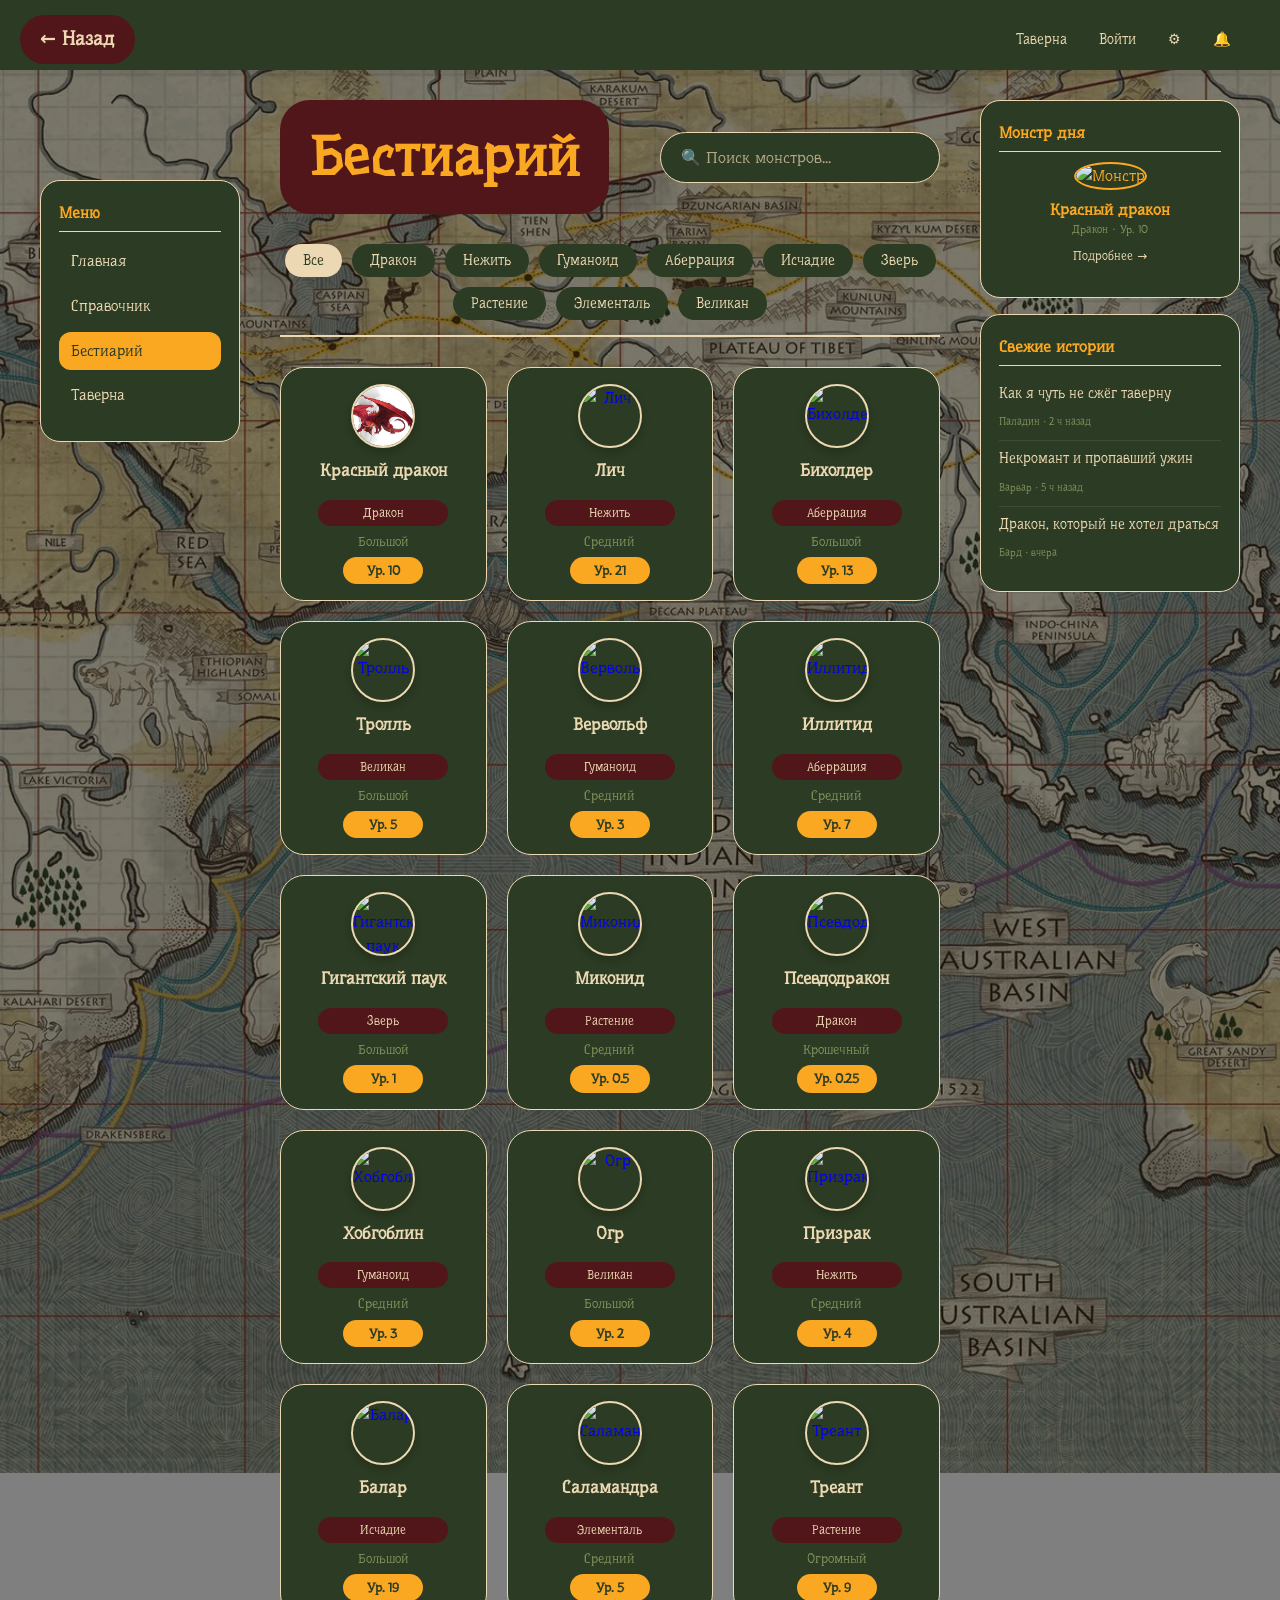
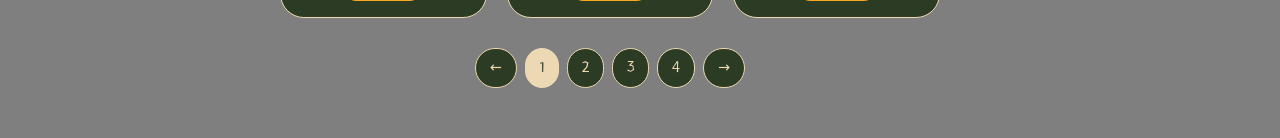
==== bestiary.html @ 7e6d75ef "MyWorld" ====
<!DOCTYPE html>
<html lang="ru">
<head>
    <meta charset="UTF-8">
    <meta name="viewport" content="width=device-width, initial-scale=1.0, user-scalable=yes">
    <title>Бестиарий - DDT</title>
    <link rel="stylesheet" href="style.css">
    <link rel="stylesheet" href="sidebar.css"> 
    <link rel="stylesheet" href="bestiary.css">
    <style>
        /* Дополнительные стили для изображений в плитках, чтобы они выглядели аккуратно и единообразно */
        .tile-icon-img {
            width: 64px;
            height: 64px;
            object-fit: cover;
            border-radius: 50%;
            background-color: #2c3b23;
            border: 2px solid #ecd8b2;
            transition: transform 0.2s, border-color 0.2s;
            box-shadow: 0 4px 8px rgba(0,0,0,0.2);
        }
        
        .creature-tile:hover .tile-icon-img {
            transform: scale(1.05);
            border-color: #faa722;
        }
        
        /* Для мобильных уменьшаем размер иконок */
        @media (max-width: 650px) {
            .tile-icon-img {
                width: 50px;
                height: 50px;
            }
        }
        
        /* Стили для поля поиска — улучшаем читаемость */
        .search-input {
            color: #ecd8b2;
        }
        .search-input::placeholder {
            color: #ecd8b2;
            opacity: 0.7;
        }
        
        /* Адаптация для сетки, чтобы картинки не ломались */
        .compact-grid {
            display: grid;
            grid-template-columns: repeat(auto-fill, minmax(180px, 1fr));
            gap: 20px;
        }
        
        .creature-tile {
            background-color: #2c3b23;
            border: 1px solid #ecd8b2;
            border-radius: 24px;
            padding: 16px 12px;
            text-align: center;
            transition: all 0.2s ease;
            display: flex;
            flex-direction: column;
            align-items: center;
            gap: 12px;
        }
        
        .tile-name {
            font-size: 1.05rem;
            font-weight: bold;
            color: #ecd8b2;
        }
        
        .tile-details {
            display: flex;
            flex-direction: column;
            align-items: center;
            gap: 6px;
            width: 100%;
        }
        
        .tile-type {
            background-color: #51161a;
            padding: 4px 10px;
            border-radius: 30px;
            font-size: 0.75rem;
            color: #ecd8b2;
            display: inline-block;
        }
        
        .tile-size {
            font-size: 0.8rem;
            color: #82915c;
        }
        
        .tile-cr {
            background-color: #faa722;
            padding: 4px 12px;
            border-radius: 30px;
            font-size: 0.8rem;
            font-weight: bold;
            color: #2c3b23;
        }
        
        /* Адаптив для очень маленьких экранов */
        @media (max-width: 480px) {
            .compact-grid {
                grid-template-columns: repeat(auto-fill, minmax(150px, 1fr));
                gap: 12px;
            }
            .tile-name {
                font-size: 0.9rem;
            }
        }
        
        /* Оформление активных фильтров */
        .type-btn.active {
            background-color: #ecd8b2;
            color: #2c3b23;
            border-color: #ecd8b2;
        }
    </style>
</head>
<body>
    <div class="navbar-strip"></div>
    
    <div class="page-wrapper">
        <div class="top-bar"></div>
        <a href="../index.html" class="logo-flag"></a>

        <main class="main-content">
            <div class="container">
                <div class="bestiary-content">
                    <!-- Заголовок и поиск в одной строке -->
                    <div class="bestiary-header">
                        <div class="title-block">
                            <h1>Бестиарий</h1>
                        </div>
                        <div class="search-bar">
                            <input type="text" class="search-input" id="searchInput" placeholder="🔍 Поиск монстров...">
                        </div>
                    </div>

                    <!-- Фильтры типажей -->
                    <div class="type-filters" id="filterButtons">
                        <button class="type-btn active" data-type="all">Все</button>
                        <button class="type-btn" data-type="dragon">Дракон</button>
                        <button class="type-btn" data-type="undead">Нежить</button>
                        <button class="type-btn" data-type="humanoid">Гуманоид</button>
                        <button class="type-btn" data-type="aberration">Аберрация</button>
                        <button class="type-btn" data-type="fiend">Исчадие</button>
                        <button class="type-btn" data-type="beast">Зверь</button>
                        <button class="type-btn" data-type="plant">Растение</button>
                        <button class="type-btn" data-type="elemental">Элементаль</button>
                        <button class="type-btn" data-type="giant">Великан</button>
                    </div>

                    <!-- Сетка существ -->
                    <div class="compact-grid" id="creatures-grid">
                        <!-- Данные подгружаются через JS -->
                    </div>

                    <!-- Пагинация (декоративная, позже можно оживить) -->
                    <div class="pagination">
                        <a href="#" class="page-btn">←</a>
                        <a href="#" class="page-btn active">1</a>
                        <a href="#" class="page-btn">2</a>
                        <a href="#" class="page-btn">3</a>
                        <a href="#" class="page-btn">4</a>
                        <a href="#" class="page-btn">→</a>
                    </div>
                </div>
            </div>
        </main>
    </div>

    <script>
        // ========================
        // РАСШИРЕННАЯ БАЗА СУЩЕСТВ С ПУТЯМИ К ИЗОБРАЖЕНИЯМ
        // ========================
        // Теперь у каждого существа есть поле "imgSrc" — путь к картинке.
        // Для красного дракона используем ТУ ЖЕ картинку, что и на странице RedDragon.webp
        const creatures = [
            { 
                name: "Красный дракон", 
                type: "dragon", 
                typeName: "Дракон", 
                size: "Большой", 
                cr: 10, 
                imgSrc: "RedDragon.webp",   // Та самая картинка из страницы дракона
                url: "red-dragon.html",
                alt: "Красный дракон"
            },
            { 
                name: "Лич", 
                type: "undead", 
                typeName: "Нежить", 
                size: "Средний", 
                cr: 21, 
                imgSrc: "https://images.unsplash.com/photo-1509557831724-6e1d3a2e4b3f?w=150&h=150&fit=crop", // заглушка стилизованная (можно заменить)
                url: "coming-soon.html",
                alt: "Лич"
            },
            { 
                name: "Бихолдер", 
                type: "aberration", 
                typeName: "Аберрация", 
                size: "Большой", 
                cr: 13, 
                imgSrc: "https://cdn.pixabay.com/photo/2020/04/08/06/23/eye-5015412_640.png",
                url: "coming-soon.html",
                alt: "Бихолдер"
            },
            { 
                name: "Тролль", 
                type: "giant", 
                typeName: "Великан", 
                size: "Большой", 
                cr: 5, 
                imgSrc: "https://cdn-icons-png.flaticon.com/512/2563/2563770.png",
                url: "coming-soon.html",
                alt: "Тролль"
            },
            { 
                name: "Вервольф", 
                type: "humanoid", 
                typeName: "Гуманоид", 
                size: "Средний", 
                cr: 3, 
                imgSrc: "https://cdn-icons-png.flaticon.com/512/1995/1995572.png",
                url: "coming-soon.html",
                alt: "Вервольф"
            },
            { 
                name: "Иллитид", 
                type: "aberration", 
                typeName: "Аберрация", 
                size: "Средний", 
                cr: 7, 
                imgSrc: "https://cdn-icons-png.flaticon.com/512/2990/2990370.png",
                url: "coming-soon.html",
                alt: "Иллитид"
            },
            { 
                name: "Гигантский паук", 
                type: "beast", 
                typeName: "Зверь", 
                size: "Большой", 
                cr: 1, 
                imgSrc: "https://cdn-icons-png.flaticon.com/512/3378/3378765.png",
                url: "coming-soon.html",
                alt: "Гигантский паук"
            },
            { 
                name: "Миконид", 
                type: "plant", 
                typeName: "Растение", 
                size: "Средний", 
                cr: 0.5, 
                imgSrc: "https://cdn-icons-png.flaticon.com/512/1998/1998609.png",
                url: "coming-soon.html",
                alt: "Миконид"
            },
            { 
                name: "Псевдодракон", 
                type: "dragon", 
                typeName: "Дракон", 
                size: "Крошечный", 
                cr: 0.25, 
                imgSrc: "https://cdn-icons-png.flaticon.com/512/616/616548.png",
                url: "coming-soon.html",
                alt: "Псевдодракон"
            },
            { 
                name: "Хобгоблин", 
                type: "humanoid", 
                typeName: "Гуманоид", 
                size: "Средний", 
                cr: 3, 
                imgSrc: "https://cdn-icons-png.flaticon.com/512/2990/2990427.png",
                url: "coming-soon.html",
                alt: "Хобгоблин"
            },
            { 
                name: "Огр", 
                type: "giant", 
                typeName: "Великан", 
                size: "Большой", 
                cr: 2, 
                imgSrc: "https://cdn-icons-png.flaticon.com/512/1946/1946423.png",
                url: "coming-soon.html",
                alt: "Огр"
            },
            { 
                name: "Призрак", 
                type: "undead", 
                typeName: "Нежить", 
                size: "Средний", 
                cr: 4, 
                imgSrc: "https://cdn-icons-png.flaticon.com/512/3212/3212741.png",
                url: "coming-soon.html",
                alt: "Призрак"
            },
            { 
                name: "Балар", 
                type: "fiend", 
                typeName: "Исчадие", 
                size: "Большой", 
                cr: 19, 
                imgSrc: "https://cdn-icons-png.flaticon.com/512/3303/3303018.png",
                url: "coming-soon.html",
                alt: "Балар"
            },
            { 
                name: "Саламандра", 
                type: "elemental", 
                typeName: "Элементаль", 
                size: "Средний", 
                cr: 5, 
                imgSrc: "https://cdn-icons-png.flaticon.com/512/1900/1900589.png",
                url: "coming-soon.html",
                alt: "Саламандра"
            },
            { 
                name: "Треант", 
                type: "plant", 
                typeName: "Растение", 
                size: "Огромный", 
                cr: 9, 
                imgSrc: "https://cdn-icons-png.flaticon.com/512/2942/2942192.png",
                url: "coming-soon.html",
                alt: "Треант"
            }
        ];

        // Дополнительная локальная картинка-заглушка на случай, если изображение не загрузится
        const fallbackImage = "https://cdn-icons-png.flaticon.com/512/3362/3362647.png";

        // Функция рендеринга существ с учётом фильтра и поискового запроса
        function renderCreatures(filterType = "all", searchQuery = "") {
            const grid = document.getElementById("creatures-grid");
            if (!grid) return;
            
            // Фильтрация по типу
            let filtered = (filterType === "all") ? [...creatures] : creatures.filter(c => c.type === filterType);
            
            // Фильтрация по поисковому запросу (по названию без учёта регистра)
            if (searchQuery.trim() !== "") {
                const lowerQuery = searchQuery.toLowerCase();
                filtered = filtered.filter(creature => creature.name.toLowerCase().includes(lowerQuery));
            }
            
            // Если нет существ, показываем сообщение
            if (filtered.length === 0) {
                grid.innerHTML = `<div style="grid-column:1/-1; text-align:center; padding:40px; background:#2c3b23; border-radius:30px; color:#ecd8b2;">
                                    🐾 Нет существ, соответствующих фильтру. Попробуйте изменить поиск или категорию.
                                  </div>`;
                return;
            }
            
            // Генерируем плитки с изображениями вместо эмодзи
            grid.innerHTML = filtered.map(creature => {
                // Для красного дракона картинка особенная (уже прописана), для остальных — из поля imgSrc
                let imgUrl = creature.imgSrc;
                // Если вдруг у какого-то существа нет imgSrc, ставим плейсхолдер
                if (!imgUrl) {
                    imgUrl = fallbackImage;
                }
                
                return `
                    <a href="${creature.url}" class="creature-tile">
                        <img class="tile-icon-img" src="${imgUrl}" alt="${creature.alt || creature.name}" loading="lazy" onerror="this.src='${fallbackImage}';">
                        <div class="tile-name">${creature.name}</div>
                        <div class="tile-details">
                            <span class="tile-type">${creature.typeName}</span>
                            <span class="tile-size">${creature.size}</span>
                            <span class="tile-cr">Ур. ${creature.cr}</span>
                        </div>
                    </a>
                `;
            }).join("");
        }
        
        // === Реализация поиска и фильтров с синхронизацией ===
        document.addEventListener("DOMContentLoaded", () => {
            // Начальный рендер
            let currentFilter = "all";
            let currentSearch = "";
            
            renderCreatures(currentFilter, currentSearch);
            
            // Получаем все кнопки фильтров
            const filterBtns = document.querySelectorAll(".type-btn");
            const searchInput = document.getElementById("searchInput");
            
            // Функция обновления (рендеринг с учётом текущих значений)
            const updateGrid = () => {
                renderCreatures(currentFilter, currentSearch);
            };
            
            // Обработчики для фильтров
            filterBtns.forEach(btn => {
                btn.addEventListener("click", () => {
                    // Убираем active у всех
                    filterBtns.forEach(b => b.classList.remove("active"));
                    // Добавляем active нажатому
                    btn.classList.add("active");
                    // Получаем тип
                    const newType = btn.getAttribute("data-type");
                    currentFilter = newType;
                    updateGrid();
                });
            });
            
            // Обработчик поиска с debounce для удобства и производительности
            let debounceTimer;
            if (searchInput) {
                searchInput.addEventListener("input", (e) => {
                    clearTimeout(debounceTimer);
                    debounceTimer = setTimeout(() => {
                        currentSearch = e.target.value;
                        updateGrid();
                    }, 300);
                });
            }
            
            // Дополнительно: для предотвращения перехода по пагинации (пока статична, просто для стиля)
            const pageBtns = document.querySelectorAll(".page-btn");
            pageBtns.forEach(btn => {
                btn.addEventListener("click", (e) => {
                    e.preventDefault();
                    // В будущем здесь можно добавить настоящую пагинацию, если данных будет много
                    // Пока просто имитация, ничего не делает, но не ломает интерфейс
                    if (!btn.classList.contains("active")) {
                        pageBtns.forEach(b => b.classList.remove("active"));
                        btn.classList.add("active");
                        // Можно добавить скролл к сетке
                        document.getElementById("creatures-grid")?.scrollIntoView({ behavior: "smooth", block: "start" });
                    }
                });
            });
        });
    </script>
    
    <!-- Подключаем компоненты (топ-бар, логотип) -->
    <script src="../components.js"></script>
</body>
</html>
---- style.css ----
@import url('https://fonts.googleapis.com/css2?family=Underdog&display=swap');

* {
    margin: 0;
    padding: 0;
    box-sizing: border-box;
}

body {
    font-family: 'Underdog', system-ui, sans-serif;
    color: #faa722;
    line-height: 1.5;
}

.page-wrapper::before {
    content: '';
    position: absolute;
    top: 0;
    left: 0;
    width: 100%;
    height: 100%;
    background-color: rgba(0, 0, 0, 0.5);
    pointer-events: none;
}
.page-wrapper {
    background-image: url('fon2.jpg');
    background-size: cover;
    background-position: center;
    background-repeat: no-repeat;
    background-attachment: fixed;
    min-height: 100vh;
    position: relative;
    display: flex;
    justify-content: center;
    padding: 80px 20px 0;  /* Было 60px 20px 0, увеличил до 80px */
}
/* Дополнительный отступ для контента под плашкой */
.main-content {
    margin-top: 40px;
}

.container {
    max-width: 1100px;
    width: 100%;
    padding: 0 40px;
    display: flex;
    flex-direction: column;
    align-items: center;
    gap: 20px;
    position: relative;
    z-index: 1;
}

.title-block {
    background-color: #51161a;
    padding: 15px 30px;
    border-radius: 30px;
    display: inline-block;
}

h1 {
    font-size: clamp(2rem, 6vw, 3.5rem);
    font-weight: 900;
    text-align: center;
    white-space: nowrap;
}
/* ===== ТРИ ГЛАВНЫЕ КАРТОЧКИ (ОДИНАКОВОЙ ШИРИНЫ) ===== */
.cards-grid {
    display: flex;
    justify-content: center;
    gap: 25px;
    flex-wrap: wrap;
    width: 100%;
    max-width: 800px;  /* Добавлено - ограничиваем максимальную ширину */
    margin: 0 auto;    /* Добавлено - центрируем */
}
/* ===== ТРИ ГЛАВНЫЕ КАРТОЧКИ - ИСПРАВЛЕННЫЕ ===== */
.cards-grid {
    display: flex;
    justify-content: center;
    gap: 25px;
    flex-wrap: wrap;
    width: 100%;
}

/* Это главное исправление - единый стиль для всех карточек */
.card {
    background-color: #2c3b23;
    padding: 12px 25px;
    border-radius: 30px;
    text-align: center;
    text-decoration: none;
    transition: transform 0.2s, opacity 0.2s;
    user-select: none;
    color: #ecd8b2;
    /* ВАЖНО: фиксируем одинаковую ширину */
    width: 230px;  /* Все карточки строго 190px */
    flex-shrink: 0;  /* Запрещаем сжатие */
}

.card h2 {
    font-size: 1.4rem;
    font-weight: 900;
    margin-bottom: 5px;
    color: #ecd8b2;
}

.card p {
    font-size: 0.85rem;
    opacity: 0.9;
    color: #ecd8b2;
}

.card:hover {
    transform: scale(1.03);
    opacity: 0.95;
}
/* Секция с историями */
.stories-section {
    background-color: #2c3b23;
    border-radius: 30px;
    padding: 20px 25px;  /* Уменьшил паддинг */
    width: 100%;
    max-width: 800px;
    margin-top: 15px;  /* Было 30px, стало 15px */
    margin-bottom: 30px;
}

.stories-header {
    display: flex;
    justify-content: space-between;
    align-items: center;
    margin-bottom: 20px;
    padding-bottom: 10px;
    border-bottom: 2px solid #ecd8b2;
}

.stories-header h2 {
    font-size: 1.8rem;
    font-weight: 900;
    color: #ecd8b2;
}

.more-link {
    color: #ecd8b2;
    text-decoration: none;
    font-size: 1rem;
    opacity: 0.8;
    transition: opacity 0.2s;
}

.more-link:hover {
    opacity: 1;
    text-decoration: underline;
}

.stories-list {
    display: flex;
    flex-direction: column;
    gap: 15px;
}

.story-item {
    display: flex;
    justify-content: space-between;
    align-items: center;
    padding: 10px 0;
    border-bottom: 1px solid rgba(90, 19, 14, 0.2);
    cursor: pointer;
    transition: padding 0.2s;
}

.story-item:hover {
    padding-left: 10px;
    background-color: rgba(90, 19, 14, 0.05);
    border-radius: 10px;
}

.story-title {
    font-size: 1.1rem;
    font-weight: 500;
    color: #ecd8b2;
}

.story-meta {
    font-size: 0.85rem;
    opacity: 0.6;
    color: #ecd8b2;
}

/* Для мобильных */
@media (max-width: 600px) {
    .stories-section {
        padding: 20px;
    }
    
    .story-item {
        flex-direction: column;
        align-items: flex-start;
        gap: 5px;
    }
    
    .stories-header {
        flex-direction: column;
        align-items: flex-start;
        gap: 10px;
    }
}
/* --- Новый стиль для поля поиска --- */
.search-bar {
    background-color: #2c3b23;
    padding: 5px 20px;
    border-radius: 40px;
    width: 100%;
    max-width: 400px; /* Сделаем чуть шире */
    transition: all 0.3s ease;
    border: 1px solid #ecd8b2;
}

.search-input {
    width: 100%;
    background: transparent;
    border: none;
    padding: 10px 0;
    font-family: 'Underdog', system-ui, sans-serif;
    font-size: 1rem;
    color: #ecd8b2;
    outline: none;
}

.search-input::placeholder {
    color: #ecd8b2;
    opacity: 0.6;
    font-family: 'Underdog', system-ui, sans-serif;
}
/* --- Свитки мудрости: компактная плашка --- */
/* --- Свитки мудрости: компактная плашка --- */
.wisdom-card {
    background-color: #2c3b23;
    border-radius: 30px;
    padding: 20px 25px;
    width: 100%;
    max-width: 800px;     /* ← ДОБАВИТЬ ЭТУ СТРОКУ */
    border: 1px solid #ecd8b2;
    margin-bottom: 20px;
    margin-left: auto;    /* ← ДОБАВИТЬ ЭТУ СТРОКУ */
    margin-right: auto;   /* ← ДОБАВИТЬ ЭТУ СТРОКУ */
}
/* Стили для заголовка внутри плашки */
.wisdom-card .section-header {
    display: flex;
    justify-content: space-between;
    align-items: center;
    margin-bottom: 15px;  /* Уменьшено, было 20px */
    padding-bottom: 8px;  /* Уменьшено, было 10px */
    border-bottom: 2px solid #ecd8b2;
}

.wisdom-card .section-header h2 {
    font-size: 1.6rem;  /* Уменьшено, было 1.8rem */
    font-weight: 600;
    color: #ecd8b2;
    margin: 0;
}
.wisdom-card .more-link {
    color: #ecd8b2;
    text-decoration: none;
    font-size: 1rem;
    opacity: 0.8;
    transition: opacity 0.2s;
}

.wisdom-card .more-link:hover {
    opacity: 1;
    text-decoration: underline;
}
.articles-vertical-grid {
    display: flex;
    flex-direction: row;  /* ← Горизонтально в ряд */
    justify-content: space-between;  /* Равномерно распределяем */
    gap: 30px;
    margin-top: 20px;
    flex-wrap: wrap;  /* Чтобы на мобилках переносились */
}
.article-vertical {
    display: flex;
    flex-direction: column;  /* Вертикальное содержимое внутри карточки */
    gap: 15px;
    background-color: #82915c;
    border-radius: 24px;
    overflow: hidden;
    transition: transform 0.2s, box-shadow 0.2s;
    flex: 1;  /* Равная ширина */
    min-width: 200px;  /* Минимальная ширина */
    max-width: 320px;  /* Максимальная ширина */
}

.article-vertical:hover {
    transform: translateY(-8px);  /* Поднимается вверх */
    box-shadow: 0 8px 20px rgba(0,0,0,0.2);
}

.article-vertical-image {
    width: 100%;
    height: 140px;
    background-color: #ecd8b2;
    display: flex;
    align-items: center;
    justify-content: center;
    font-size: 3rem;
    color: #2c3b23;
}

.article-vertical-content {
    padding: 0 20px 20px 20px;
    flex: 1;
    display: flex;
    flex-direction: column;
    gap: 10px;
}

.article-vertical-content h3 {
    font-size: 1.3rem;
    font-weight: 900;
    margin-bottom: 5px;
    color: #2c3b23;
}

.article-vertical-content p {
    color: #2c3b23;
    opacity: 0.85;
    margin-bottom: 5px;
    line-height: 1.4;
}

.article-vertical-content .article-meta {
    color: #2c3b23;
    opacity: 0.6;
    margin-top: 5px;
    font-size: 0.85rem;
}

/* Добавляем кнопку внизу каждой карточки */
.read-more-btn {
    display: inline-block;
    margin-top: 15px;
    padding: 8px 16px;
    background-color: #2c3b23;
    color: #ecd8b2;
    text-decoration: none;
    border-radius: 20px;
    font-size: 0.85rem;
    text-align: center;
    transition: background-color 0.2s;
    align-self: flex-start;
}

.read-more-btn:hover {
    background-color: #1f2c18;
}
@media (max-width: 700px) {
    .article-vertical {
        flex-direction: column;
    }
    .article-vertical-image {
        width: 100%;
        height: 100px;
    }
    .article-vertical-content {
        padding: 15px;
    }
    .wisdom-card {
        padding: 20px 15px;
    }
}
/* Объединяющая плашка-фон */
.navbar-strip {
    position: fixed;
    top: 0;
    left: 0;
    width: 100%;
    height: 70px;
    background-color: #2c3b23;
    border-bottom: 2px solid #2c3b23;
    z-index: 90;
    box-shadow: 0 2px 10px rgba(0, 0, 0, 0.1);
}

/* Логотип теперь поверх плашки */
.logo-flag {
    position: fixed;  /* Было absolute, стало fixed - будет всегда в одном месте */
    top: -40px;
    left: 150px;
    width: 200px;
    z-index: 100;
    transition: transform 0.3s ease;  /* Для анимации */
}

@media (max-width: 600px) {
    .logo-flag {
        width: 80px;  /* Уменьшаем на мобилках */
        left: 10px;
        top: -5px;
    }
}
.logo-flag img {
    position: absolute;
    width: 100%;
    height: auto;
    display: block;
    cursor: pointer;
}
.logo-flag:hover {
    transform: translateY(15px);  /* Опускается на 15px вниз */
}

/* Если хочешь, чтобы и содержимое выезжало */
.logo-flag:hover img {
    filter: drop-shadow(0 5px 5px rgba(0,0,0,0.2));
}
/* Кнопки поверх плашки */
.top-bar {
    position: fixed;
    top: 15px;
    right: 20px;
    z-index: 100;
}

.top-bar-buttons {
    display: flex;
    gap: 12px;
    background-color: #2c3b23;
    padding: 8px 18px;
    border-radius: 40px;
    border: 1px solid #2c3b23;
}

.top-btn {
    color: #ecd8b2;
    text-decoration: none;
    font-family: 'Underdog', system-ui, sans-serif;
    font-size: 0.9rem;
    padding: 5px 10px;
    border-radius: 30px;
    transition: background-color 0.2s;
}

.top-btn:hover {
    background-color: rgba(212, 219, 173, 0.2);
}
/* Отступ для контента, чтобы не уходил под плашку */
.page-wrapper {
    padding-top: 40px; /* Увеличьте существующий padding-top */
}
@media (max-width: 768px) {
    .articles-vertical-grid {
        flex-direction: column;  /* На мобилках становятся вертикально */
        align-items: center;
    }
    
    .article-vertical {
        max-width: 100%;
        width: 100%;
    }
}
/* Дополнительные стили для боковых панелей */
.sidebar-left, .sidebar-right {
    position: sticky;
    top: 100px;
}

/* Убедимся, что основной контент не ломается */
.main-center {
    min-width: 0;
}

.main-center .container {
    padding: 0 20px;
}

/* Фикс для страниц без боковых панелей на мобилках */
@media (max-width: 1000px) {
    .main-layout {
        display: block;
    }
    .main-center .container {
        padding: 0;
    }
}
/* 3D Dice Container */
.dice-container {
    position: fixed;
    top: 10px;
    left: 20px;
    width: 80px;
    height: 80px;
    z-index: 200;
    cursor: pointer;
}

.dice-canvas {
    width: 100% !important;
    height: 100% !important;
    border-radius: 20px;
    transition: transform 0.2s;
}

.dice-container:hover .dice-canvas {
    transform: scale(1.05);
}

/* Результат броска */
.dice-result-toast {
    position: fixed;
    top: 100px;
    left: 20px;
    background: #2c3b23;
    border: 2px solid #faa722;
    border-radius: 40px;
    padding: 8px 18px;
    color: #faa722;
    font-family: 'Underdog', system-ui;
    font-weight: bold;
    font-size: 1.2rem;
    z-index: 210;
    opacity: 0;
    transition: opacity 0.3s;
    pointer-events: none;
    backdrop-filter: blur(4px);
    white-space: nowrap;
}

.dice-result-toast.show {
    opacity: 1;
}

@media (max-width: 600px) {
    .dice-container {
        width: 55px;
        height: 55px;
        top: 5px;
        left: 10px;
    }
    .dice-result-toast {
        top: 70px;
        left: 10px;
        font-size: 0.9rem;
        padding: 5px 12px;
    }
}
/* 3D Dice Container - увеличенный */
/* Dice container - простой и надёжный */
.dice-container {
    position: fixed;
    top: 15px;
    left: 20px;
    width: 100px;
    height: 100px;
    z-index: 1000;
    cursor: pointer;
    background: rgba(0,0,0,0.1);
    border-radius: 20px;
}

.dice-canvas {
    width: 100% !important;
    height: 100% !important;
    display: block !important;
}

.dice-result-toast {
    position: fixed;
    top: 130px;
    left: 20px;
    background: #2c3b23;
    border: 2px solid #faa722;
    border-radius: 30px;
    padding: 8px 20px;
    color: #faa722;
    font-family: 'Underdog', system-ui;
    font-weight: bold;
    font-size: 1.2rem;
    z-index: 1001;
    opacity: 0;
    transition: opacity 0.3s;
    pointer-events: none;
}
.dice-result-toast.show {
    opacity: 1;
}
@media (max-width: 600px) {
    .dice-container {
        width: 80px;
        height: 80px;
        top: 8px;
        left: 10px;
    }
    .dice-result-toast {
        top: 100px;
        left: 15px;
        font-size: 1rem;
        padding: 6px 16px;
    }
}
---- sidebar.css ----
/* sidebar.css - компактные боковые панели */

/* Новая структура страницы */
.page-wrapper {
    display: flex;
    justify-content: center;
    padding-top: 60px; /* Уменьшили отступ */
}

/* Контент по центру + боковые панели */
.main-layout {
    display: flex;
    gap: 20px; /* Уменьшили gap */
    max-width: 1400px;
    width: 100%;
    margin: 0 auto;
    padding: 0 20px;
    position: relative;
    z-index: 1;
    align-items: flex-start;
}

/* Левая боковая панель - компактная */
.sidebar-left {
    position: sticky;
    top: 180px;
    width: 200px; /* Уже, чем было */
    flex-shrink: 0;
}

/* Правая боковая панель */
.sidebar-right {
    position: sticky;
    top: 100px;
    width: 260px;
    flex-shrink: 0;
}

/* Основной контент */
.main-center {
    flex: 1;
    min-width: 0;
}

/* Стили панелей - компактные */
.sidebar-card {
    background: #2c3b23;
    border: 1px solid #ecd8b2;
    border-radius: 20px;
    padding: 20px 18px; 
    margin-bottom: 16px;
}

.sidebar-card:last-child {
    margin-bottom: 0;
}

.sidebar-card h3 {
    color: #faa722;
    font-size: 1rem;
    margin-bottom: 10px;
    padding-bottom: 6px;
    border-bottom: 1px solid #ecd8b2;
    display: flex;
    align-items: center;
    gap: 6px;
}

.sidebar-menu {
    list-style: none;
}

.sidebar-menu li {
    margin-bottom: 6px;
}

.sidebar-menu a {
    color: #ecd8b2;
    text-decoration: none;
    display: flex;
    align-items: center;
    gap: 8px;
    padding: 8px 12px; 
    border-radius: 12px;
    transition: all 0.2s;
    font-size: 0.95rem;
}

.sidebar-menu a:hover {
    background: #51161a;
    transform: translateX(3px);
}

.sidebar-menu a.active {
    background: #faa722;
    color: #2c3b23;
}

.divider {
    height: 1px;
    background: #ecd8b2;
    opacity: 0.15;
    margin: 10px 0;
}

/* Монстр дня */
.monster-of-day {
    text-align: center;
    margin: 10px 0;
}

.monster-of-day-img {
    width: 80px;
    height: 80px;
    object-fit: cover;
    border-radius: 50%;
    border: 2px solid #faa722;
    margin-bottom: 8px;
}

.monster-of-day-name {
    font-weight: bold;
    color: #faa722;
    font-size: 1rem;
}

.monster-of-day-type {
    font-size: 0.7rem;
    color: #82915c;
}

.monster-link {
    display: inline-block;
    margin-top: 8px;
    color: #ecd8b2;
    font-size: 0.75rem;
    text-decoration: none;
}

.monster-link:hover {
    color: #faa722;
}

/* Свежие истории */
.fresh-story-item {
    padding: 8px 0;
    border-bottom: 1px solid rgba(236, 216, 178, 0.1);
    cursor: pointer;
    text-decoration: none;
    display: block;
}

.fresh-story-item:last-child {
    border-bottom: none;
}

.fresh-story-title {
    color: #ecd8b2;
    font-size: 0.85rem;
    display: block;
    margin-bottom: 4px;
}

.fresh-story-meta {
    font-size: 0.65rem;
    color: #82915c;
}

.fresh-story-item:hover .fresh-story-title {
    color: #faa722;
}

/* Адаптив */
@media (max-width: 1000px) {
    .sidebar-left, .sidebar-right {
        display: none;
    }
    
    .main-layout {
        justify-content: center;
    }
}
---- bestiary.css ----
/* bestiary.css - обновлённый */

.bestiary-content {
    max-width: 800px;
    width: 100%;
    margin: 0 auto;
}

/* Заголовок и поиск в одной строке */
.bestiary-header {
    display: flex;
    justify-content: space-between;
    align-items: center;
    flex-wrap: wrap;
    gap: 20px;
    width: 100%;
    margin-bottom: 30px;
}

.bestiary-header .title-block {
    margin: 0;
}

.bestiary-header .title-block h1 {
    white-space: nowrap;
}

.bestiary-header .search-bar {
    max-width: 280px;
    margin: 0;
}

/* Фильтры типажей (как на скриншоте) */
.type-filters {
    display: flex;
    flex-wrap: wrap;
    justify-content: center;
    gap: 10px;
    margin-bottom: 30px;
    padding-bottom: 15px;
    border-bottom: 2px solid #ecd8b2;
}

.type-btn {
    background-color: #2c3b23;
    border: #ecd8b2;
    padding: 8px 18px;
    border-radius: 30px;
    font-family: 'Underdog', system-ui, sans-serif;
    font-size: 0.9rem;
    color: #ecd8b2;
    cursor: pointer;
    transition: all 0.2s;
}

.type-btn:hover {
    background-color: #51161a;
    transform: translateY(-2px);
}

.type-btn.active {
    background-color: #ecd8b2;
    color: #2c3b23;
}

/* Сетка существ */
.compact-grid {
    display: grid;
    grid-template-columns: repeat(auto-fill, minmax(180px, 1fr));
    gap: 16px;
    width: 100%;
    margin: 20px 0;
}

/* Плитка существа */
.creature-tile {
    background-color: #2c3b23;
    border: 1px solid #ecd8b2;
    border-radius: 20px;
    padding: 18px 12px 16px 12px;
    text-align: center;
    text-decoration: none;
    transition: all 0.2s ease;
    display: flex;
    flex-direction: column;
    align-items: center;
    gap: 10px;
}

.creature-tile:hover {
    transform: translateY(-5px);
    background-color: #3a4d2e;
    border-color: #faa722;
    box-shadow: 0 6px 16px rgba(0, 0, 0, 0.3);
}

.tile-icon {
    font-size: 3rem;
}

.tile-name {
    font-size: 1rem;
    font-weight: 700;
    color: #ecd8b2;
    text-align: center;
    line-height: 1.3;
}

.tile-details {
    display: flex;
    flex-direction: column;
    align-items: center;
    gap: 6px;
    margin-top: 6px;
    width: 100%;
}

/* Меняем местами оформление: тип теперь как был размер, а размер как был тип */
.tile-type {
    background-color: #51161a;
    padding: 4px 10px;
    border-radius: 20px;
    color: #ecd8b2;
    font-size: 0.75rem;
    width: 100%;
    max-width: 130px;
}

.tile-size {
    color: #82915c;
    font-size: 0.8rem;
    font-weight: 500;
}

.tile-cr {
    background-color: #faa722;
    padding: 4px 10px;
    border-radius: 20px;
    color: #2c3b23;
    font-weight: bold;
    font-size: 0.8rem;
    width: 100%;
    max-width: 80px;
}

/* Пагинация */
.pagination {
    display: flex;
    justify-content: center;
    gap: 8px;
    margin: 30px 0 50px;
}

.page-btn {
    background-color: #2c3b23;
    border: 1px solid #ecd8b2;
    padding: 8px 14px;
    border-radius: 20px;
    font-family: 'Underdog', system-ui, sans-serif;
    font-size: 0.9rem;
    color: #ecd8b2;
    text-decoration: none;
    transition: all 0.2s;
}

.page-btn:hover {
    background-color: #51161a;
    transform: translateY(-2px);
}

.page-btn.active {
    background-color: #ecd8b2;
    color: #2c3b23;
    border-color: #ecd8b2;
}

/* Адаптив */
@media (max-width: 650px) {
    .bestiary-header {
        flex-direction: column;
        align-items: center;
    }
    
    .bestiary-header .search-bar {
        max-width: 100%;
        width: 100%;
    }
    
    .compact-grid {
        grid-template-columns: repeat(auto-fill, minmax(150px, 1fr));
        gap: 12px;
    }
    
    .tile-name {
        font-size: 0.9rem;
    }
    
    .tile-icon {
        font-size: 2.5rem;
    }
    
    .type-btn {
        padding: 6px 14px;
        font-size: 0.8rem;
    }
}

@media (max-width: 450px) {
    .compact-grid {
        grid-template-columns: repeat(auto-fill, minmax(130px, 1fr));
    }
}
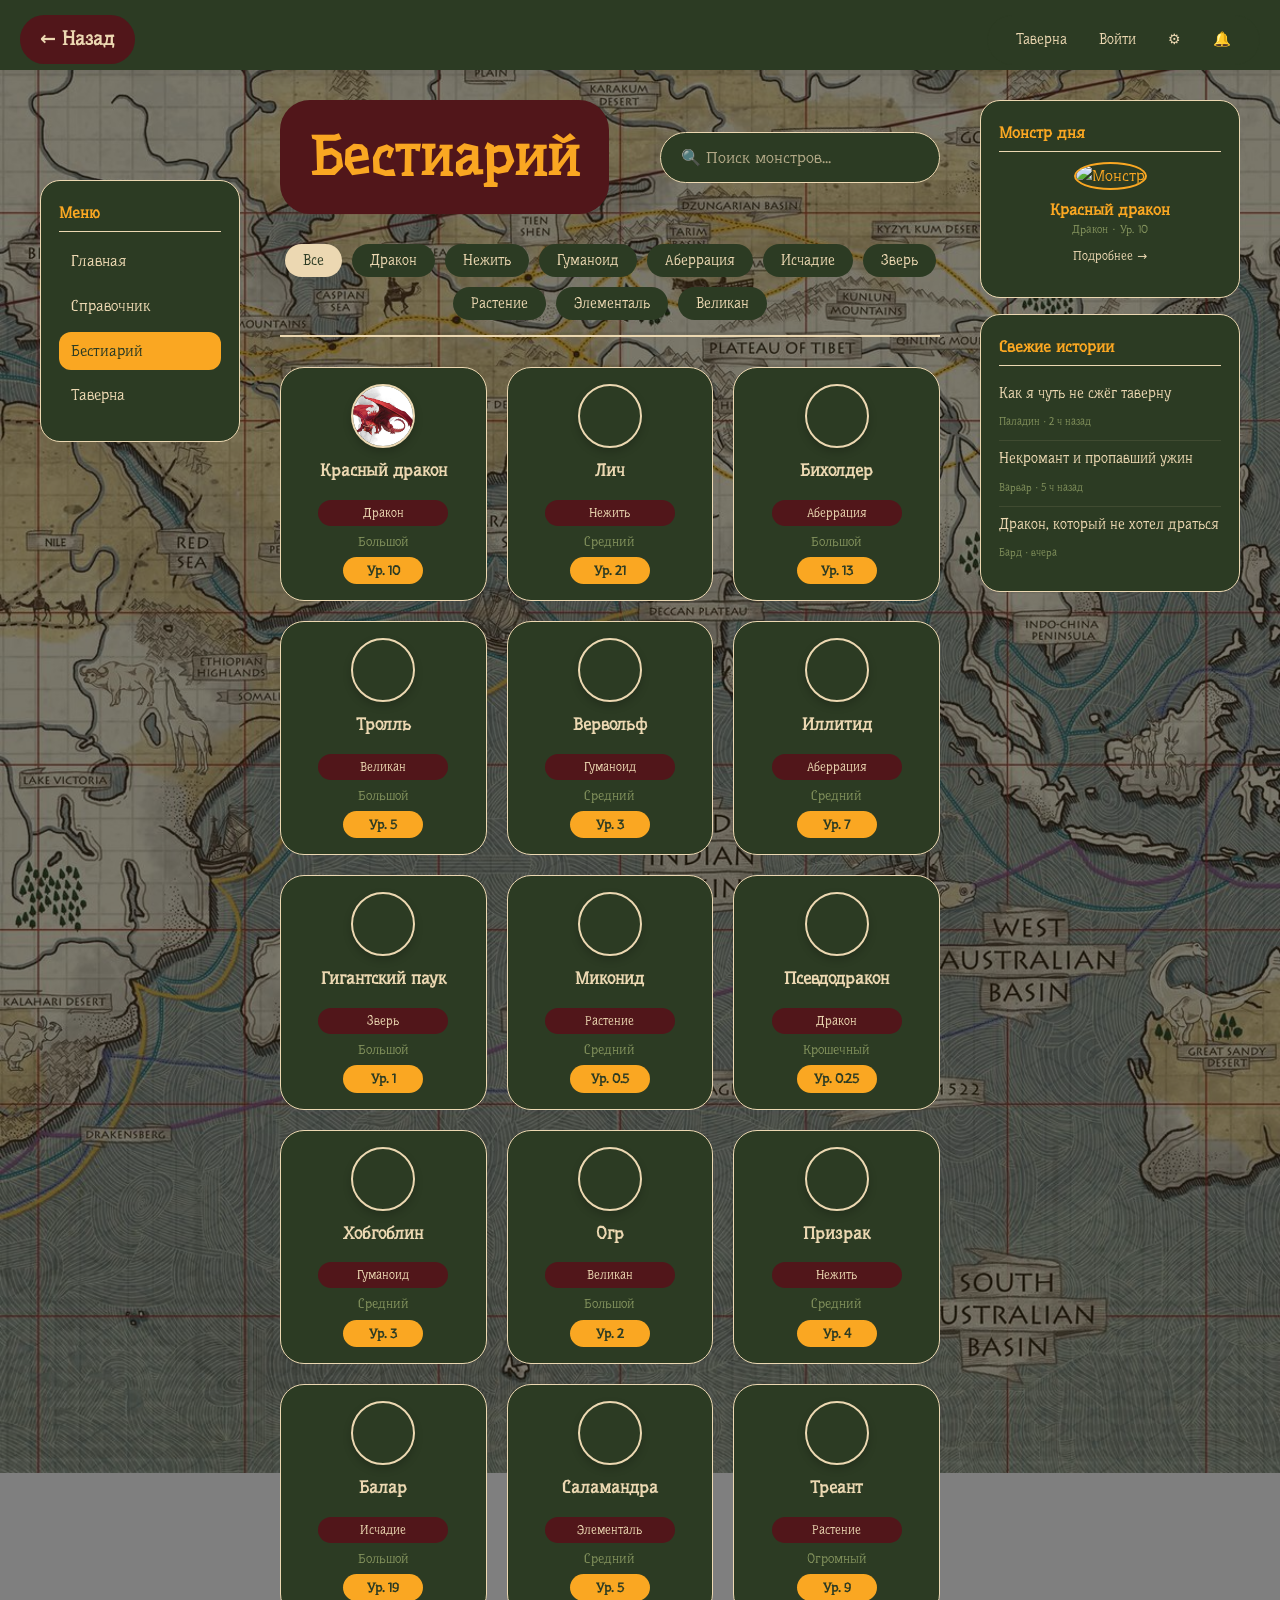
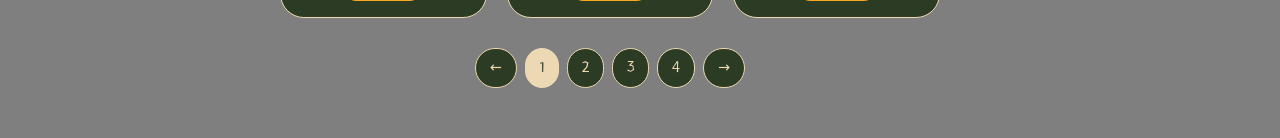
==== commit 585235ba: "Update bestiary.html" ====
--- a/bestiary.html
+++ b/bestiary.html
@@ -440,6 +440,6 @@
     </script>
     
     <!-- Подключаем компоненты (топ-бар, логотип) -->
-    <script src="../components.js"></script>
+    <script src="components.js"></script>
 </body>
-</html>+</html>
--- a/style.css
+++ b/style.css
@@ -63,16 +63,6 @@
     font-weight: 900;
     text-align: center;
     white-space: nowrap;
-}
-/* ===== ТРИ ГЛАВНЫЕ КАРТОЧКИ (ОДИНАКОВОЙ ШИРИНЫ) ===== */
-.cards-grid {
-    display: flex;
-    justify-content: center;
-    gap: 25px;
-    flex-wrap: wrap;
-    width: 100%;
-    max-width: 800px;  /* Добавлено - ограничиваем максимальную ширину */
-    margin: 0 auto;    /* Добавлено - центрируем */
 }
 /* ===== ТРИ ГЛАВНЫЕ КАРТОЧКИ - ИСПРАВЛЕННЫЕ ===== */
 .cards-grid {
@@ -601,4 +591,4 @@
         font-size: 1rem;
         padding: 6px 16px;
     }
-}+}
